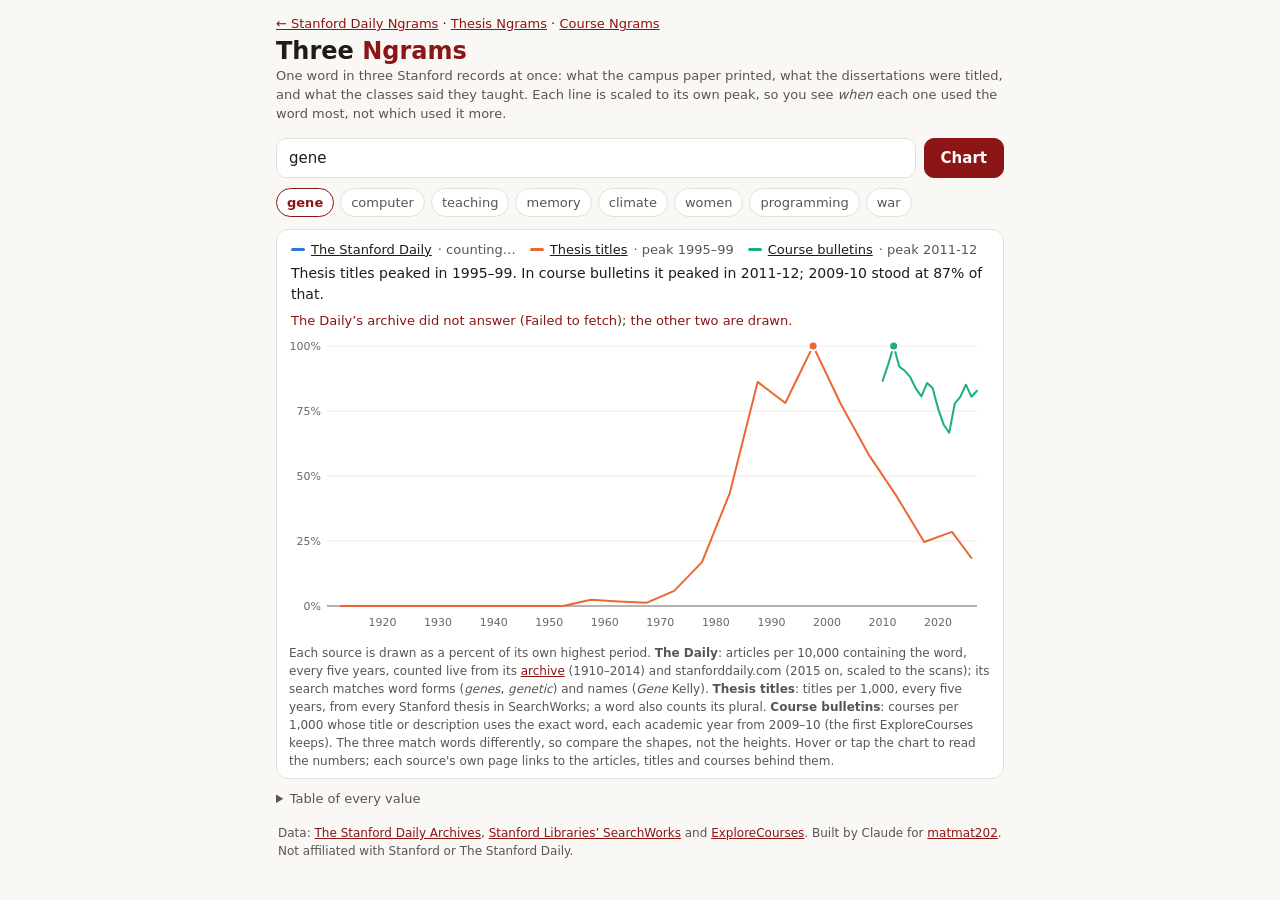
==== compare/index.html @ 5eacdea0 "Update Stanford Daily Ngrams 2026-10-28 🤖 Generated with [Claude Code](https://claude.com/claude-cod" ====
<!doctype html>
<html lang="en">
<head>
<meta charset="utf-8">
<meta name="viewport" content="width=device-width,initial-scale=1">
<title>Three Ngrams · one word in the Stanford Daily, thesis titles and course bulletins</title>
<link rel="icon" href="data:image/svg+xml,%3Csvg xmlns='http://www.w3.org/2000/svg' viewBox='0 0 32 32'%3E%3Crect width='32' height='32' rx='6' fill='%238c1515'/%3E%3Cpath d='M6 24l6-8 5 4 9-12' fill='none' stroke='%23fff' stroke-width='3' stroke-linecap='round' stroke-linejoin='round'/%3E%3C/svg%3E">
<meta name="theme-color" content="#8c1515">
<meta name="description" content="Type a word and see when the Stanford Daily, Stanford's thesis titles and its course bulletins each used it most, on one timeline since 1910.">
<meta property="og:type" content="website">
<meta property="og:url" content="https://matmat202.github.io/daily-ngrams/compare/">
<meta property="og:title" content="Three Ngrams">
<meta property="og:description" content="When the campus paper, the dissertations and the classes each took up a word.">
<style>
:root{color-scheme:light;--ground:#faf8f5;--card:#fff;--ink:#1f1b18;--ink-2:#5c544e;--ink-3:#6e655e;
  --line:#e5dfd8;--grid:#eee9e3;--accent:#8c1515;
  --s1:#2a78d6;--s2:#eb6834;--s3:#1baf7a;--s4:#eda100;
  --f-ui:system-ui,-apple-system,"Segoe UI",sans-serif}
@media (prefers-color-scheme:dark){:root{color-scheme:dark;--ground:#161311;--card:#211c19;--ink:#efe9e3;
  --ink-2:#b2a89f;--ink-3:#a1968c;--line:#352e29;--grid:#2d2723;--accent:#e36a63;
  --s1:#3987e5;--s2:#d95926;--s3:#199e70;--s4:#c98500}}
*{box-sizing:border-box}
body{margin:0;background:var(--ground);color:var(--ink);font-family:var(--f-ui);font-size:15px}
main{max-width:760px;margin:0 auto;padding:16px}
h1{font-size:24px;margin:4px 0 2px}h1 .red{color:var(--accent)}
.sub{color:var(--ink-2);font-size:13px;margin:0 0 14px;line-height:1.45}
a{color:var(--accent)}
form{display:flex;gap:8px;margin:0 0 10px}
form input{flex:1;min-width:0;font:inherit;padding:10px 12px;border:1px solid var(--line);border-radius:10px;
  background:var(--card);color:var(--ink)}
form input:focus-visible,button:focus-visible,a:focus-visible,summary:focus-visible{outline:3px solid var(--accent);outline-offset:2px}
.go{font:inherit;font-weight:600;padding:10px 16px;border:1px solid var(--accent);border-radius:10px;
  background:var(--accent);color:#fff;cursor:pointer}
@media (prefers-color-scheme:dark){.go{color:#1a1310}}
.presets{display:flex;flex-wrap:wrap;gap:6px;margin:0 0 12px;padding:0;list-style:none}
.presets button{font:inherit;font-size:13px;padding:6px 10px;border:1px solid var(--line);border-radius:999px;
  background:var(--card);color:var(--ink-2);cursor:pointer}
.presets button:hover{border-color:var(--accent);color:var(--ink)}
.presets button[aria-pressed="true"]{border-color:var(--accent);color:var(--accent);font-weight:600}
.card{background:var(--card);border:1px solid var(--line);border-radius:12px;padding:12px 10px 8px}
.legend{display:flex;flex-wrap:wrap;gap:4px 14px;margin:0 4px 6px;padding:0;list-style:none;font-size:13px}
.legend li{display:flex;align-items:center;gap:6px;color:var(--ink)}
.legend .sw{width:14px;height:3px;border-radius:2px}
.legend .peak{color:var(--ink-2)}
.status{font-size:13px;color:var(--ink-2);margin:2px 4px 6px;min-height:1.2em}
.status.err{color:var(--accent)}
#chart{position:relative}
#chart svg{display:block;width:100%;height:auto;overflow:visible}
.ax text{font-size:11px;fill:var(--ink-3);font-variant-numeric:tabular-nums}
.ax line{stroke:var(--grid);stroke-width:1}
.ax .base{stroke:var(--ink-3)}
.ln{fill:none;stroke-width:2;stroke-linejoin:round;stroke-linecap:round}
.dot{stroke:var(--card);stroke-width:2}
.lab{font-size:12px;font-weight:600;fill:var(--ink)}
.ax .seam{stroke:var(--ink-3);stroke-dasharray:2 3}
.ax .seamlab{font-size:11px;fill:var(--ink-2)}
.ln.web{stroke-dasharray:5 4}
.cross{stroke:var(--ink-3);stroke-width:1;stroke-dasharray:3 3}
.tip{position:absolute;pointer-events:auto;background:var(--card);border:1px solid var(--line);border-radius:10px;
  padding:8px 10px;font-size:13px;box-shadow:0 4px 18px rgba(0,0,0,.12);min-width:170px;display:none}
.tip.on{display:block}
@media (max-width:560px){.tip{position:static;margin-top:6px;box-shadow:none}}
.tip h3{margin:0 0 4px;font-size:13px}
.tip table{border-collapse:collapse;width:100%}
.tip td{padding:1px 0;font-variant-numeric:tabular-nums}
.tip td.v{text-align:right;padding-left:10px}
.tip .sw{display:inline-block;width:10px;height:3px;border-radius:2px;margin-right:6px;vertical-align:middle}
.tip a{display:block;font-size:12px;margin-top:2px}
.tip .years{font-size:11px;color:var(--ink-3);margin-top:6px}
.tip table.yrs{margin-top:2px;color:var(--ink)}
.tip table.yrs th{font-weight:400;text-align:left;padding-right:8px;width:3em;color:var(--ink-2)}
.tip table.yrs td{position:relative;padding:1px 4px;min-width:64px}
.tip table.yrs .bar{position:absolute;left:0;top:3px;bottom:3px;opacity:.28;border-radius:2px}
.tip table.yrs .v{position:relative;font-size:12px}
.tip table.yrs td.top .v{font-weight:600}
.note{font-size:12px;color:var(--ink-2);line-height:1.5;margin:10px 2px 0}
details{margin:12px 0 0}
summary{cursor:pointer;font-size:13px;color:var(--ink-2)}
.tbl{overflow-x:auto}
.tbl table{border-collapse:collapse;font-size:12px;font-variant-numeric:tabular-nums;margin-top:6px;width:100%}
.tbl th,.tbl td{padding:3px 8px;border-bottom:1px solid var(--line);text-align:right;white-space:nowrap}
.tbl th:first-child,.tbl td:first-child{text-align:left}
footer{font-size:12px;color:var(--ink-2);line-height:1.5;margin:18px 2px 8px}
.row{display:flex;gap:8px;flex-wrap:wrap;align-items:center;margin:0 0 10px;font-size:13px;color:var(--ink-2)}
.row select{font:inherit;font-size:13px;padding:6px 8px;border:1px solid var(--line);border-radius:8px;background:var(--card);color:var(--ink);max-width:100%}
.row select:focus-visible{outline:3px solid var(--accent);outline-offset:2px}
.tip ul{margin:4px 0 0;padding:0 0 0 14px;font-size:12px;max-width:320px}
.tip li{margin:2px 0}
.tip .ex{font-size:11px;color:var(--ink-3);margin-top:6px}
.nav{font-size:13px;margin:0 0 6px}
.summary{font-size:14px;line-height:1.5;margin:4px 4px 8px;color:var(--ink)}
.legend a{color:inherit}
.pk{stroke:var(--card);stroke-width:2}
.tbl h3{font-size:13px;margin:10px 0 0}
</style>
</head>
<body>
<main>
  <p class="nav"><a href="../">← Stanford Daily Ngrams</a> · <a href="../theses/">Thesis Ngrams</a> · <a href="../courses/">Course Ngrams</a></p>
  <h1>Three <span class="red">Ngrams</span></h1>
  <p class="sub">One word in three Stanford records at once: what the campus paper printed, what the dissertations were titled,
    and what the classes said they taught. Each line is scaled to its own peak, so you see <em>when</em> each one used the word most,
    not which used it more.</p>

  <form id="form" role="search">
    <label for="q" style="position:absolute;left:-9999px">Word to chart</label>
    <input id="q" name="q" autocomplete="off" spellcheck="false" placeholder="gene">
    <button class="go" type="submit">Chart</button>
  </form>
  <ul class="presets" id="presets" aria-label="Examples"></ul>

  <section class="card" aria-labelledby="chartTitle">
    <h2 id="chartTitle" style="position:absolute;left:-9999px">The word in each source, as a percent of that source's own peak</h2>
    <ul class="legend" id="legend"></ul>
    <p class="summary" id="summary"></p>
    <p class="status" id="status" role="status" aria-live="polite">Loading…</p>
    <div id="chart"></div>
    <p class="note">Each source is drawn as a percent of its own highest period. <strong>The Daily</strong>: articles per 10,000
      containing the word, every five years, counted live from its <a href="https://archives.stanforddaily.com/">archive</a> (1910–2014)
      and stanforddaily.com (2015 on, scaled to the scans); its search matches word forms (<em>genes</em>, <em>genetic</em>) and names
      (<em>Gene</em> Kelly). <strong>Thesis titles</strong>: titles per 1,000, every five years, from every Stanford thesis in SearchWorks;
      a word also counts its plural. <strong>Course bulletins</strong>: courses per 1,000 whose title or description uses the exact word,
      each academic year from 2009–10 (the first ExploreCourses keeps). The three match words differently, so compare the shapes, not the heights.
      Hover or tap the chart to read the numbers; each source's own page links to the articles, titles and courses behind them.</p>
  </section>

  <details>
    <summary>Table of every value</summary>
    <div class="tbl" id="table"></div>
  </details>

  <footer>Data: <a href="https://archives.stanforddaily.com/">The Stanford Daily Archives</a>, <a href="https://searchworks.stanford.edu/">Stanford Libraries’ SearchWorks</a>
    and <a href="https://explorecourses.stanford.edu/">ExploreCourses</a>. Built by Claude for
    <a href="https://matmat202.github.io/">matmat202</a>. Not affiliated with Stanford or The Stanford Daily.</footer>
</main>
<link rel="modulepreload" href="compare-logic.js">
<link rel="preload" href="../theses/data/theses.tsv" as="fetch" crossorigin>
<link rel="preload" href="../courses/data/terms.tsv" as="fetch" crossorigin>
<script type="module" src="compare.js"></script>
</body>
</html>
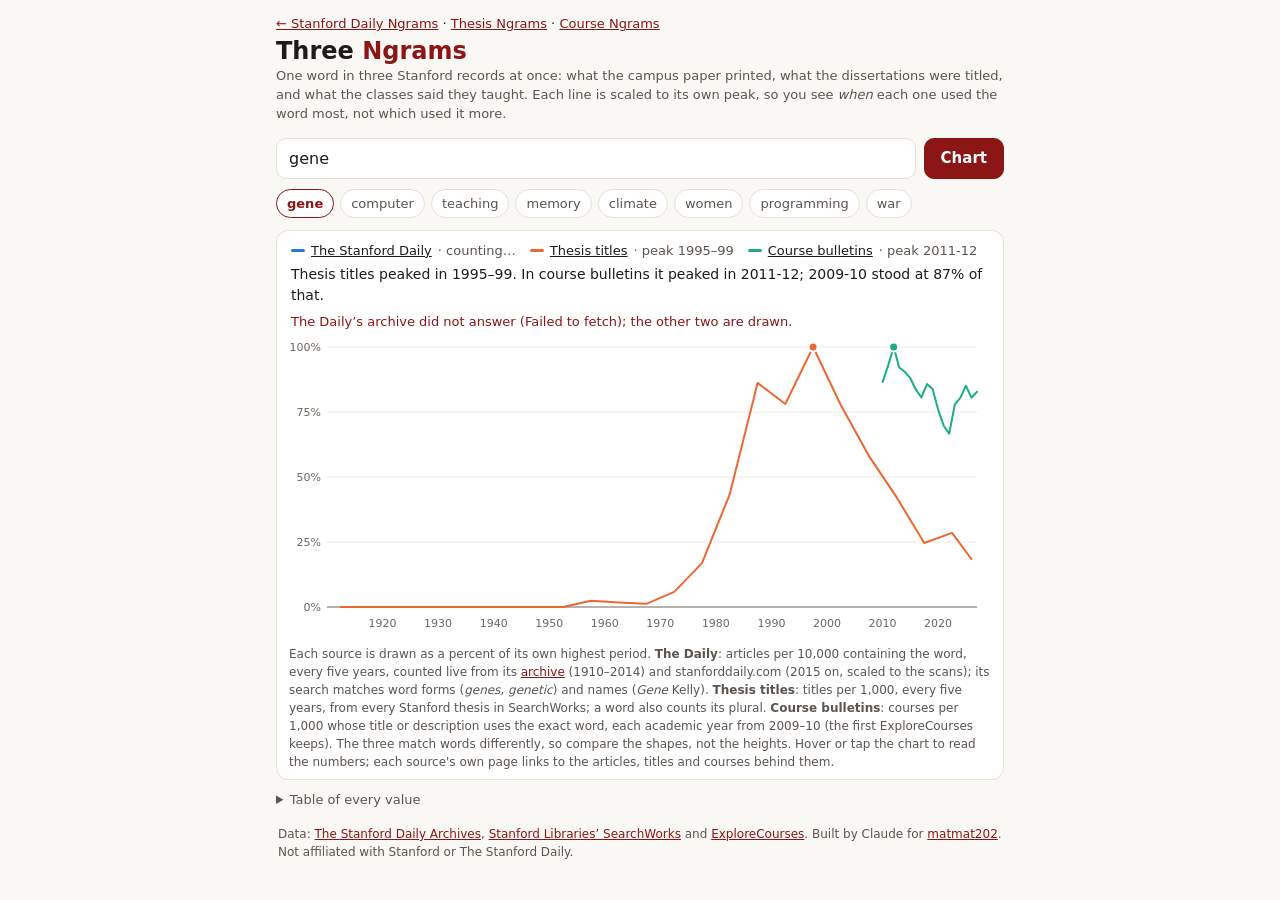
==== commit 76cec541: "Update Stanford Daily Ngrams 2026-10-30 🤖 Generated with [Claude Code](https://claude.com/claude-cod" ====
--- a/compare/index.html
+++ b/compare/index.html
@@ -92,6 +92,8 @@
 .legend a{color:inherit}
 .pk{stroke:var(--card);stroke-width:2}
 .tbl h3{font-size:13px;margin:10px 0 0}
+/* iOS Safari zooms the page into any field under 16px when it is tapped (input-zoom) */
+input,select,textarea{font-size:16px!important}
 </style>
 </head>
 <body>
